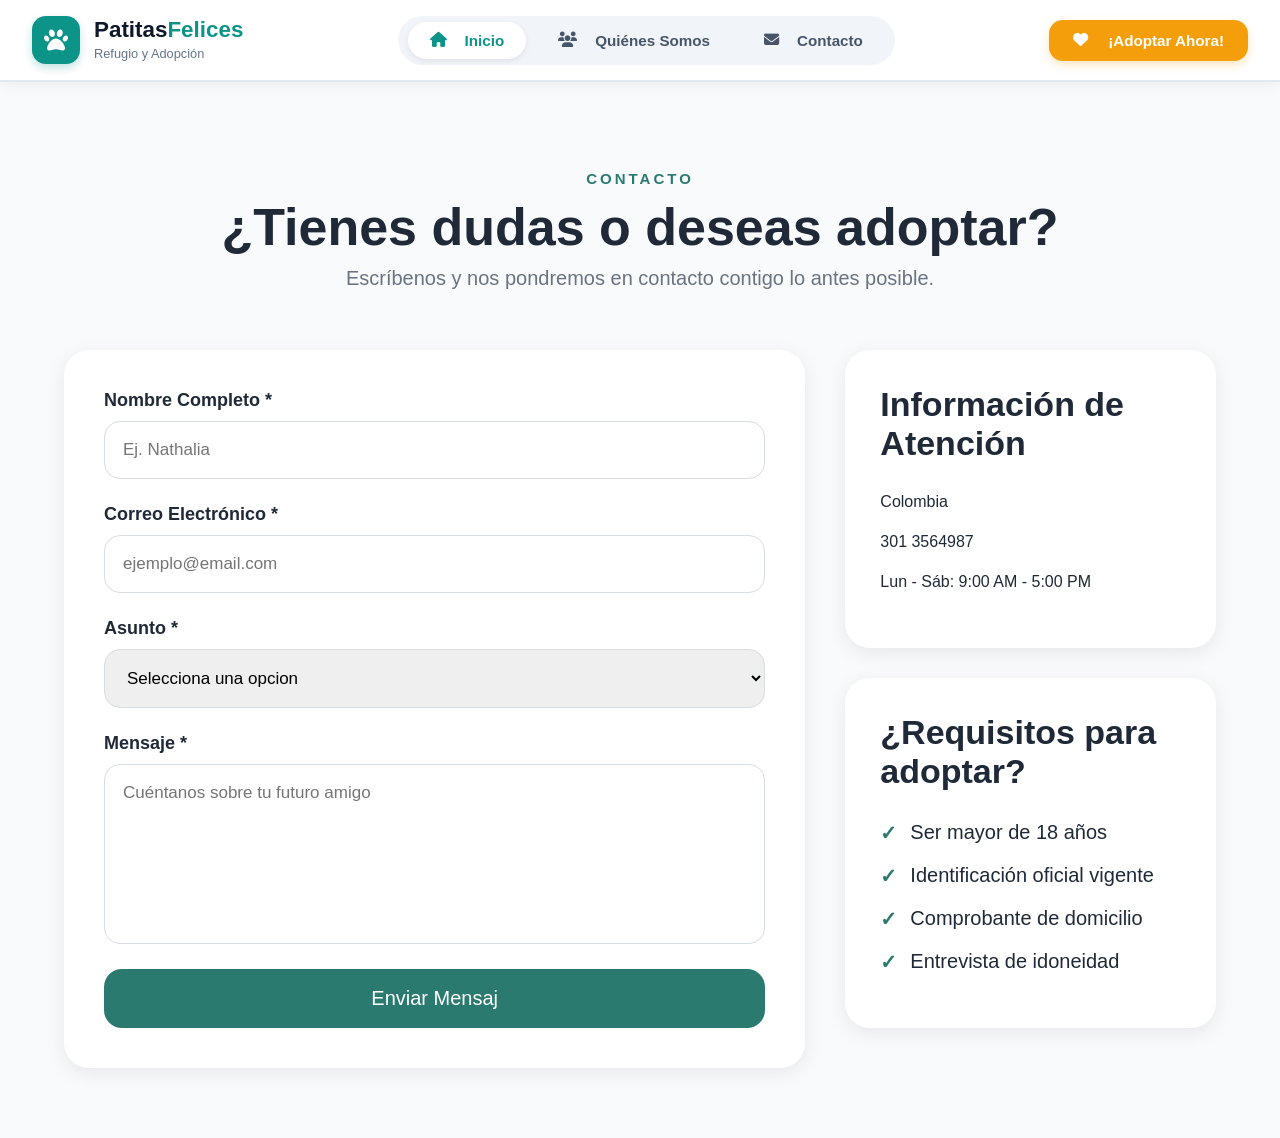
==== contactanos.html @ acc520a5 "contacto" ====
<!DOCTYPE html>
<html lang="es">
<head>
    <meta charset="UTF-8">
    <meta name="viewport" content="width=device-width, initial-scale=1.0">
    <title>Contacto</title>
    <link rel="stylesheet" href="contactanos.css">
    <link rel="stylesheet" href="estilos.css">
    <link rel="stylesheet" href="https://cdnjs.cloudflare.com/ajax/libs/font-awesome/6.4.0/css/all.min.css">

</head>
<body>
<header class="barra-navegacion">
  <div class="contenedor">
    <!-- LOGO DE LA PAGINA PATITAS FELICES -->
    <a href="#" class="logo">
      <div class="icono-logo">
        <i class="fa-solid fa-paw"></i>
      </div>
      <div>
        <span class="texto-logo"
          >Patitas<span class="texto-resaltado">Felices</span></span
        >
        <span class="subtitulo-logo">Refugio y Adopción</span>
      </div>
    </a>

    <!-- MENU PRINCIPAL DE LA PAGINA WEB PATITAS FELICES -->
    <nav class="menu-navegacion">
      <button class="enlace activo" onclick="marcarActivo(this)">
        <i class="fa-solid fa-house"></i>
        <span>Inicio</span>
      </button>
      <button class="enlace" onclick="marcarActivo(this)">
        <i class="fa-solid fa-users"></i>
        <span>Quiénes Somos</span>
      </button>
      <button class="enlace" onclick="marcarActivo(this)">
        <i class="fa-solid fa-envelope"></i>
        <span>Contacto</span>
      </button>
    </nav>

    <!-- DESTACAR EL BOTON DE ADOPTAR PARA HACERLO MAS VISIBLE -->
    <button class="boton-adoptar">
      <i class="fa-solid fa-heart"></i>
      <span>¡Adoptar Ahora!</span>
    </button>
  </div>
</header>
<section class="contacto">
    <p class="subtitulo">CONTACTO</p>
    <h1>¿Tienes dudas o deseas adoptar?</h1>
    <p class="descripcion">
        Escríbenos y nos pondremos en contacto contigo lo antes posible.
    </p>
    <div class="contenedor-contacto">
        <!-- formulario -->
        <div class="formulario">
            <form>
                <div class="fila">
                    <div class="grupo">
                        <label>Nombre Completo *</label>
                        <input type="text" placeholder="Ej. Nathalia">
                    </div>
                    <div class="grupo">
                        <label>Correo Electrónico *</label>
                        <input type="email" placeholder="ejemplo@email.com">
                    </div>
                </div>
                <div class="grupo">
                    <label>Asunto *</label>
                    <select>
                        <option>Selecciona una opcion</option>
                        <option>Quiero adoptar</option>
                        <option>Información</option>
                        <option>Voluntariado</option>
                    </select>
                </div>
                <div class="grupo">
                    <label>Mensaje *</label>
                    <textarea
                        placeholder="Cuéntanos sobre tu futuro amigo"></textarea>
                </div>
                <button id="enviarButton">
                    Enviar Mensaj
                </button>
            </form>
        </div>

        <!-- contenedor de informacion de contacto -->
        <div class="sidebar">
            <div class="card">
                <h2>Información de Atención</h2>
                <div class="info">
                    <div class="item">
                        <span>Colombia</span>
                    </div>
                    <div class="item">
                        <span> 301 3564987</span>
                    </div>
                    <div class="item">
                        <span>Lun - Sáb: 9:00 AM - 5:00 PM</span>
                    </div>
                </div>
            </div>
            <div class="card">
                <h2>¿Requisitos para adoptar?</h2>
                <ul>
                    <li>Ser mayor de 18 años</li>
                    <li>Identificación oficial vigente</li>
                    <li>Comprobante de domicilio</li>
                    <li>Entrevista de idoneidad</li>
                </ul>
            </div>
        </div>
    </div>
</section>
</body>
</html>
---- contactanos.css ----
*{
    margin:0;
    padding:0;
    box-sizing:border-box;
}

body{
    font-family:'Poppins',sans-serif;
    background:#f8f9fb;
    color:#1f2937;
}

.contacto{
    width:90%;
    max-width:1400px;
    margin:auto;
    padding:70px 0;
}

.subtitulo{
    text-align:center;
    color: #2b7a6f;
    letter-spacing:3px;
    font-size:15px;
    font-weight:600;
}

h1{
    text-align:center;
    font-size:52px;
    margin:10px 0;
    font-weight:700;
}

.descripcion{
    text-align:center;
    color:#6b7280;
    margin-bottom:60px;
    font-size:20px;
}

.contenedor-contacto{
    display:grid;
    grid-template-columns:2fr 1fr;
    gap:40px;
}

/* formulario */
.formulario{
    background:#fff;
    padding:40px;
    border-radius:25px;
    box-shadow:0 5px 20px rgba(0,0,0,.08);

}
/* le da estructura a los cambos del formulario */
.grupo{
    display:flex;
    flex-direction:column;
    margin-bottom:25px;
}

label{

    margin-bottom:10px;
    font-size:18px;
    font-weight:600;

}

input,
select,
textarea{
    border:1px solid #d8dce4;
    border-radius:16px;
    padding:18px;
    font-size:17px;
}

textarea{

    height:180px;
    resize:none;

}

#enviarButton{

    width:100%;
    border:none;
    padding:18px;
    border-radius:18px;
    background:#2b7a6f;
    color:white;
    font-size:20px;
    cursor:pointer;
    transition:.3s;

}

button:hover{

    background:#2b7a6f;

}

button i{

    margin-right:10px;

}

/* SIDEBAR */

.sidebar{

    display:flex;
    flex-direction:column;
    gap:30px;

}

.card{

    background:white;
    border-radius:25px;
    padding:35px;
    box-shadow:0 5px 20px rgba(0,0,0,.08);

}

.card h2{

    margin-bottom:30px;
    font-size:34px;

}

.item{

    display:flex;
    align-items:center;
    gap:18px;
    margin-bottom:22px;

}

.icono{

    width:48px;
    height:48px;
    border-radius:50%;
    background:#e8f6f3;

    display:flex;
    align-items:center;
    justify-content:center;

    color:#2b7a6f;

    font-size:18px;

}

.card ul{

    list-style:none;

}

.card li{

    margin-bottom:20px;
    font-size:20px;
    position:relative;
    padding-left:30px;

}

.card li::before{

    content:"✓";
    position:absolute;
    left:0;
    color: #2b7a6f;
    font-weight:bold;

}
---- estilos.css ----
* {
  box-sizing: border-box;
  margin: 0;
  padding: 0;
  font-family: "Segoe UI", Tahoma, Geneva, Verdana, sans-serif;
}

body {
  background-color: #f8fafc;
  padding-top: 100px; /* Espacio para no tapar el contenido */
}

.barra-navegacion {
  position: fixed;
  top: 0;
  left: 0;
  width: 100%;
  z-index: 1000;
  background-color: #ffffff;
  border-bottom: 2px solid #e2e8f0;
  box-shadow: 0 4px 12px rgba(0, 0, 0, 0.05);
}

/* Alineación central con ancho máximo para pantallas anchas */
.contenedor {
  max-width: 1280px;
  margin: 0 auto;
  padding: 0 32px;
  height: 80px;
  display: flex;
  align-items: center;
  justify-content: space-between;
}

.logo {
  display: flex;
  align-items: center;
  gap: 14px;
  text-decoration: none;
  color: #0f172a;
}

.icono-logo {
  width: 48px;
  height: 48px;
  background-color: #0d9488; /* Verde turquesa */
  color: #ffffff;
  border-radius: 14px;
  display: flex;
  align-items: center;
  justify-content: center;
  font-size: 1.5rem;
  box-shadow: 0 4px 8px rgba(13, 148, 136, 0.25);
}

.texto-logo {
  font-size: 1.4rem;
  font-weight: 700;
  line-height: 1;
}

.texto-resaltado {
  color: #0d9488;
}

.subtitulo-logo {
  font-size: 0.8rem;
  color: #64748b;
  display: block;
  margin-top: 4px;
  font-weight: 500;
}

.menu-navegacion {
  display: flex;
  align-items: center;
  gap: 10px;
  background-color: #f1f5f9;
  padding: 6px 10px;
  border-radius: 40px;
}

.enlace {
  background: transparent;
  border: none;
  padding: 10px 22px;
  border-radius: 30px;
  font-size: 0.95rem;
  font-weight: 600;
  color: #475569;
  cursor: pointer;
  transition: all 0.2s ease-in-out;
  display: flex;
  align-items: center;
  gap: 8px;
  text-decoration: none;
}

.enlace:hover {
  color: #0d9488;
}

/* Botón seleccionado o activo */
.enlace.activo {
  background-color: #ffffff;
  color: #0d9488;
  box-shadow: 0 2px 6px rgba(0, 0, 0, 0.08);
}

.boton-adoptar {
  background-color: #f59e0b; /* Color naranja */
  color: #ffffff;
  border: none;
  padding: 12px 24px;
  border-radius: 14px;
  font-size: 0.95rem;
  font-weight: 700;
  cursor: pointer;
  transition: all 0.2s ease-in-out;
  display: flex;
  align-items: center;
  gap: 10px;
  box-shadow: 0 4px 10px rgba(245, 158, 11, 0.25);
}

.boton-adoptar:hover {
  background-color: #d97706;
  transform: translateY(-2px);
  box-shadow: 0 6px 14px rgba(245, 158, 11, 0.35);
}
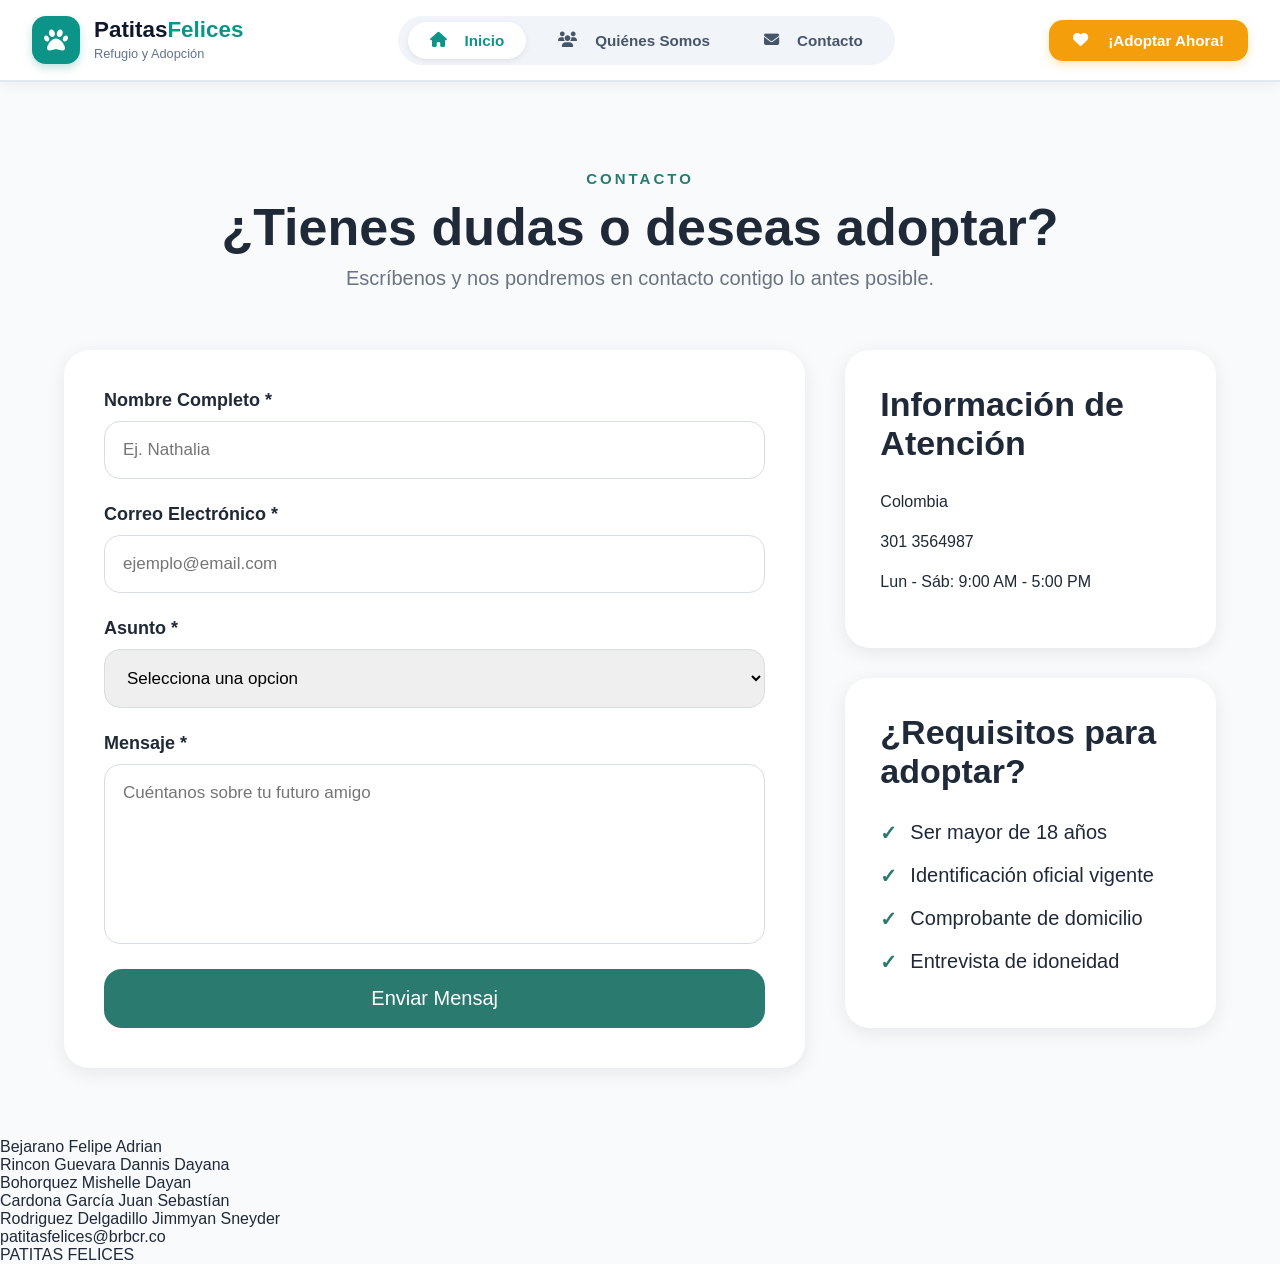
==== commit 930f2970: "footer añadido" ====
--- a/contactanos.html
+++ b/contactanos.html
@@ -116,5 +116,20 @@
         </div>
     </div>
 </section>
+<footer class="pie-pagina">
+    <section class="integrantes">
+        <p class="persona1">Bejarano Felipe Adrian</p>
+        <p class="persona2">Rincon Guevara Dannis Dayana</p>
+        <p class="persona3">Bohorquez Mishelle Dayan</p>
+        <p class="persona4">Cardona García Juan Sebastían</p>
+        <p class="persona5">Rodriguez Delgadillo Jimmyan Sneyder</p>
+    </section>
+    <div class="pie-correo">
+        <p class="correo-pagina">patitasfelices@brbcr.co</p>
+    </div>
+    <div class="pie-proyecto">
+        <p class="proyecto-nombre">PATITAS FELICES</p>
+    </div>
+</footer>
 </body>
 </html>
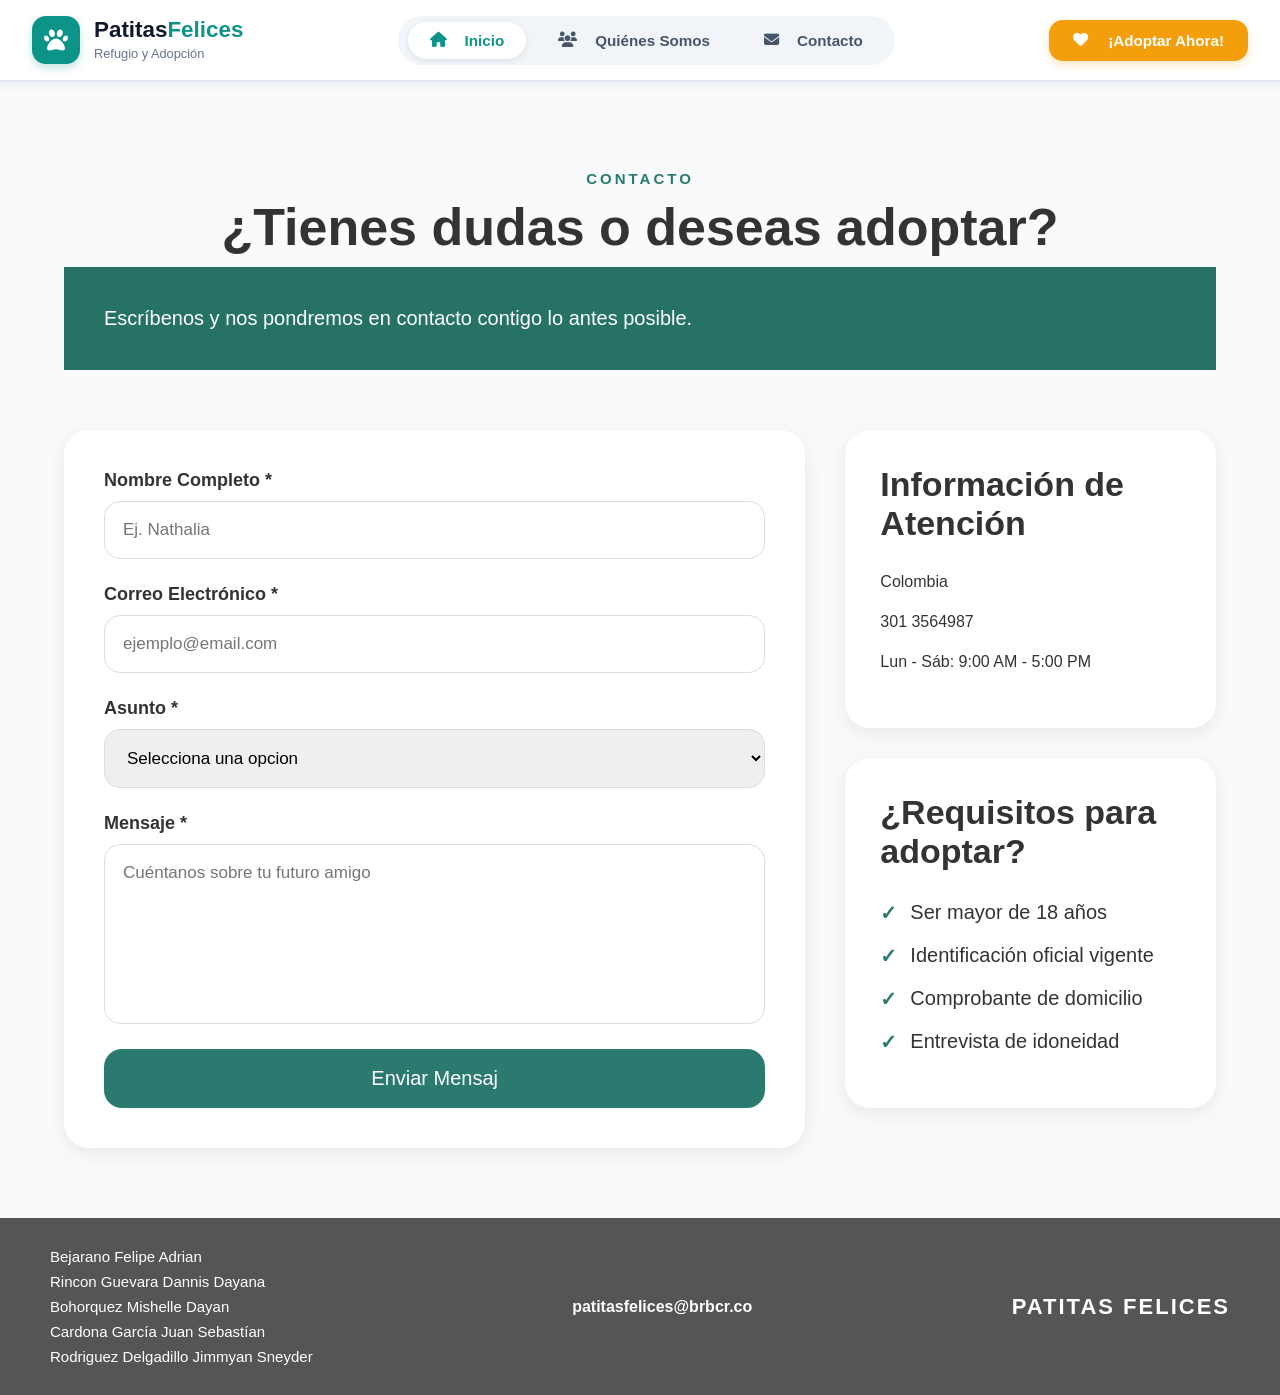
==== commit 3cadca0a: "botones funcionando" ====
--- a/contactanos.html
+++ b/contactanos.html
@@ -27,15 +27,15 @@
 
     <!-- MENU PRINCIPAL DE LA PAGINA WEB PATITAS FELICES -->
     <nav class="menu-navegacion">
-      <button class="enlace activo" onclick="marcarActivo(this)">
+      <button class="enlace activo" onclick="location.href='Inicio.html'">
         <i class="fa-solid fa-house"></i>
         <span>Inicio</span>
       </button>
-      <button class="enlace" onclick="marcarActivo(this)">
+      <button class="enlace" onclick="location.href='quienessomos.html'">
         <i class="fa-solid fa-users"></i>
         <span>Quiénes Somos</span>
       </button>
-      <button class="enlace" onclick="marcarActivo(this)">
+      <button class="enlace" onclick="location.href='contactanos.html'">
         <i class="fa-solid fa-envelope"></i>
         <span>Contacto</span>
       </button>
@@ -116,6 +116,8 @@
         </div>
     </div>
 </section>
+
+<!-- Pie de Pagina -->
 <footer class="pie-pagina">
     <section class="integrantes">
         <p class="persona1">Bejarano Felipe Adrian</p>
--- a/contactanos.css
+++ b/contactanos.css
@@ -5,6 +5,7 @@
 }
 
 body{
+    /* aqui se usan dos fuentes, la primera como opcion principal y la segunda como la emergencia si no la encuentra */
     font-family:'Poppins',sans-serif;
     background:#f8f9fb;
     color:#1f2937;
--- a/estilos.css
+++ b/estilos.css
@@ -7,7 +7,8 @@
 
 body {
   background-color: #f8fafc;
-  padding-top: 100px; /* Espacio para no tapar el contenido */
+  color: #333333;
+  padding-top: 100px; /* Espacio para que el menú fijo no tape el contenido */
 }
 
 .barra-navegacion {
@@ -100,7 +101,6 @@
   color: #0d9488;
 }
 
-/* Botón seleccionado o activo */
 .enlace.activo {
   background-color: #ffffff;
   color: #0d9488;
@@ -108,7 +108,7 @@
 }
 
 .boton-adoptar {
-  background-color: #f59e0b; /* Color naranja */
+  background-color: #f59e0b;
   color: #ffffff;
   border: none;
   padding: 12px 24px;
@@ -128,3 +128,168 @@
   transform: translateY(-2px);
   box-shadow: 0 6px 14px rgba(245, 158, 11, 0.35);
 }
+
+.descripcion {
+  background-color: #267365;
+  color: white;
+  padding: 40px;
+  display: flex;
+  align-items: center;
+  justify-content: space-between;
+}
+
+.descripcion h1 {
+  font-size: 32px;
+  margin-bottom: 15px;
+}
+
+.descripcion p {
+  font-size: 16px;
+  max-width: 500px;
+  line-height: 1.5;
+}
+
+.descripcion img {
+  width: 280px;
+  height: 220px;
+  object-fit: cover;
+  border-radius: 15px;
+}
+
+.perros-destacados {
+  display: block;
+  max-width: 1000px;
+  margin: 0 auto;
+  padding: 40px 20px;
+  text-align: center;
+}
+
+.perros-destacados h2 {
+  font-size: 26px;
+  margin-bottom: 5px;
+}
+
+.perros-destacados p {
+  color: #666666;
+  margin-bottom: 30px;
+}
+
+.tarjeta-perro {
+  display: inline-block;
+  vertical-align: top;
+  width: 280px;
+  margin: 10px;
+  border: 1px solid #e0e0e0;
+  border-radius: 12px;
+  overflow: hidden;
+  background-color: #ffffff;
+  box-shadow: 0px 2px 8px rgba(0, 0, 0, 0.1);
+}
+
+.texto-perro img {
+  width: 100%;
+  height: 180px;
+  object-fit: cover;
+}
+
+.texto-perro h3 {
+  margin: 15px 15px 5px 15px;
+  font-size: 18px;
+  color: #111111;
+  text-align: left;
+}
+
+.texto-perro p {
+  margin: 0 15px 15px 15px;
+  font-size: 14px;
+  color: #555555;
+  text-align: left;
+}
+
+.beneficios {
+  background-color: #ffffff;
+  padding: 40px 20px;
+  text-align: center;
+}
+
+.beneficios h2 {
+  font-size: 24px;
+  margin-bottom: 10px;
+}
+
+.beneficios p {
+  max-width: 600px;
+  margin: 0 auto;
+  color: #555555;
+  line-height: 1.6;
+}
+
+/* ==========================================
+   SECCIÓN FOOTER 
+   ========================================== */
+
+.pie-pagina {
+  background-color: #555555;
+  color: white;
+  display: flex;
+  justify-content: space-between;
+  align-items: center;
+       padding: 30px 50px;
+       flex-wrap: wrap;
+       gap: 30px;
+}
+.integrantes {
+  display: flex;
+  flex-direction: column;
+  gap: 8px;
+}
+.integrantes p{
+  margin: 0;
+  font-size: 15px;
+}
+.pie-correo{
+  text-align: center;
+}
+.pie-correo p{
+  margin: 0;
+  font-size: 16px;
+  font-weight: bold;
+}
+.pie-proyecto{
+    text-align: right;
+}
+
+.pie-proyecto p{
+    margin: 0;
+    font-size: 22px;
+    font-weight: bold;
+    letter-spacing: 2px;
+}
+
+
+/* estilos de quienes somos */
+
+.quienes-somos{
+  padding: 40px;
+}
+
+.quienes-somos h1 {
+  color: #2b7a6f;
+  text-align: center;
+  margin-bottom: 30px;
+}
+
+.quienes-somos h2 {
+  color: #1c2536;
+  margin-top: 30px;
+}
+
+.quienes-somos h3 {
+  color: #1c2536;
+  margin-top: 10px;
+}
+
+.quienes-somos p {
+  color: #555555;
+  line-height: 1.6;
+}
